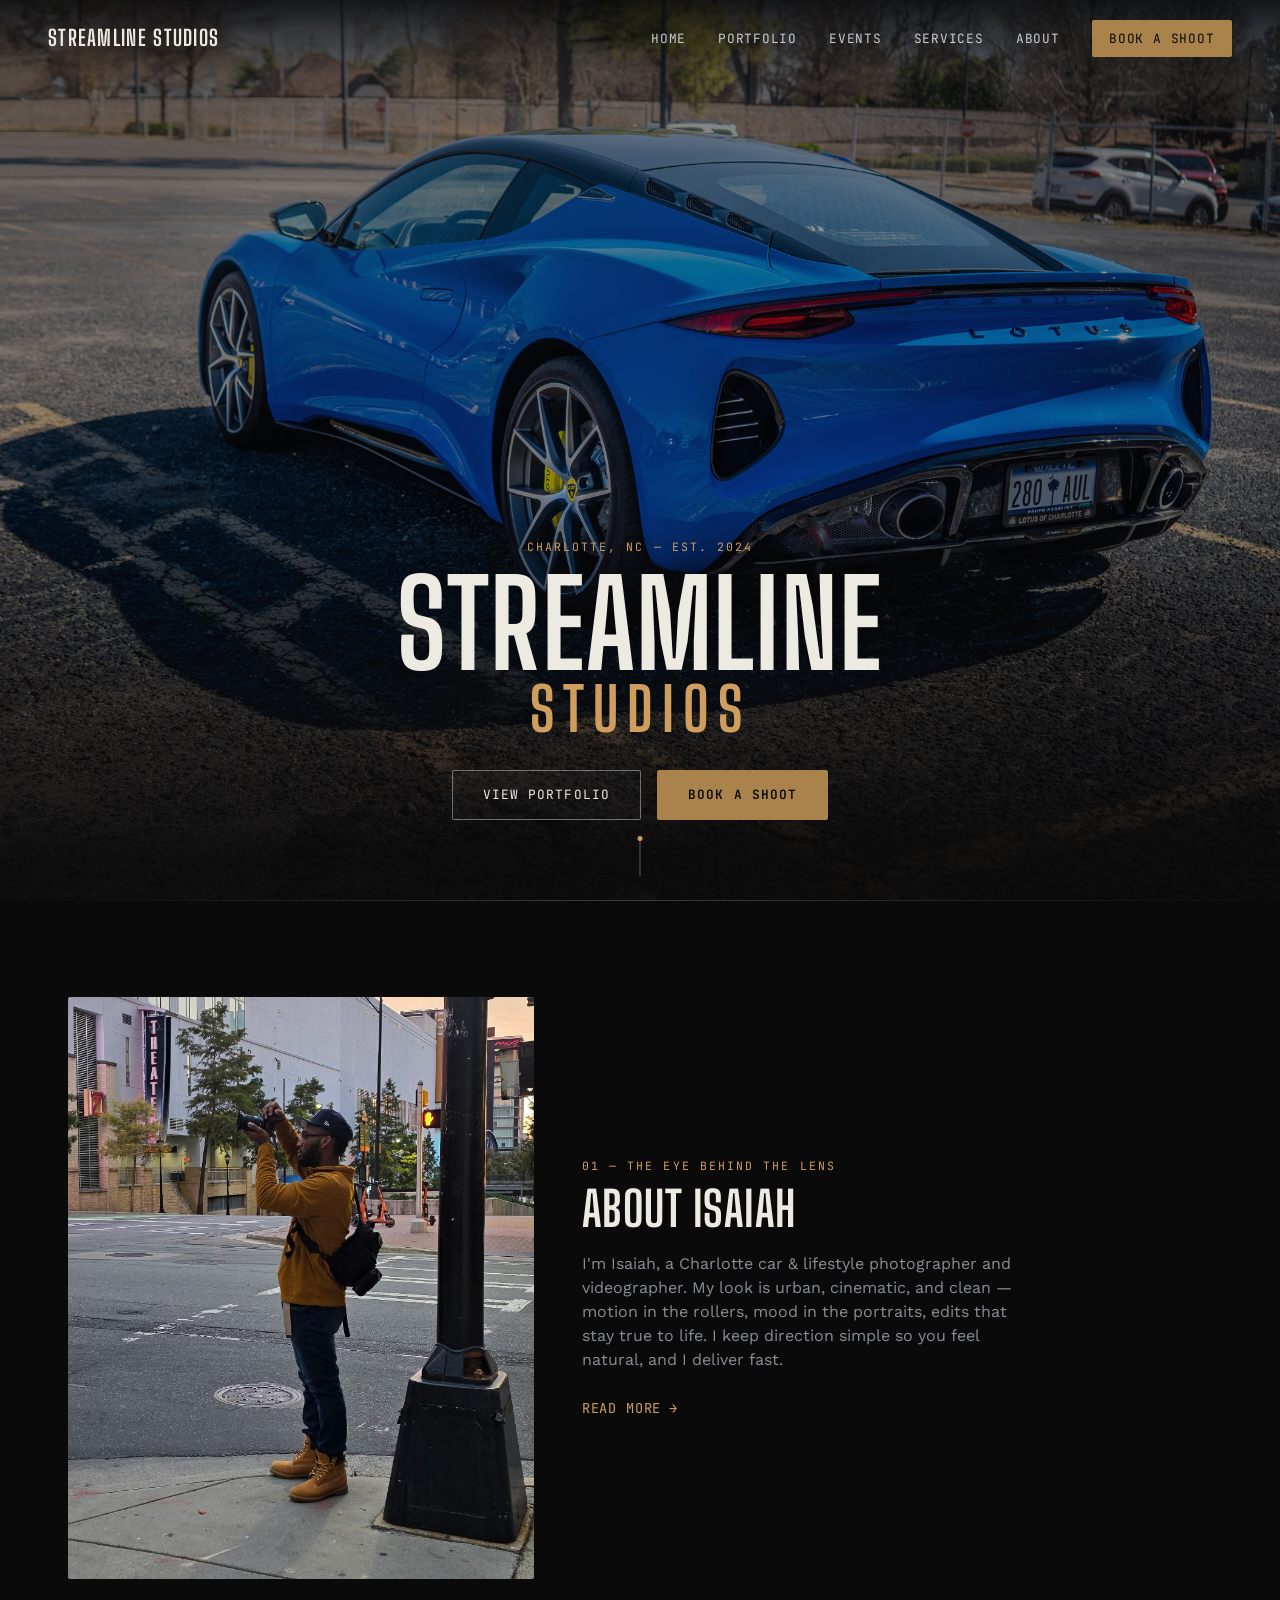
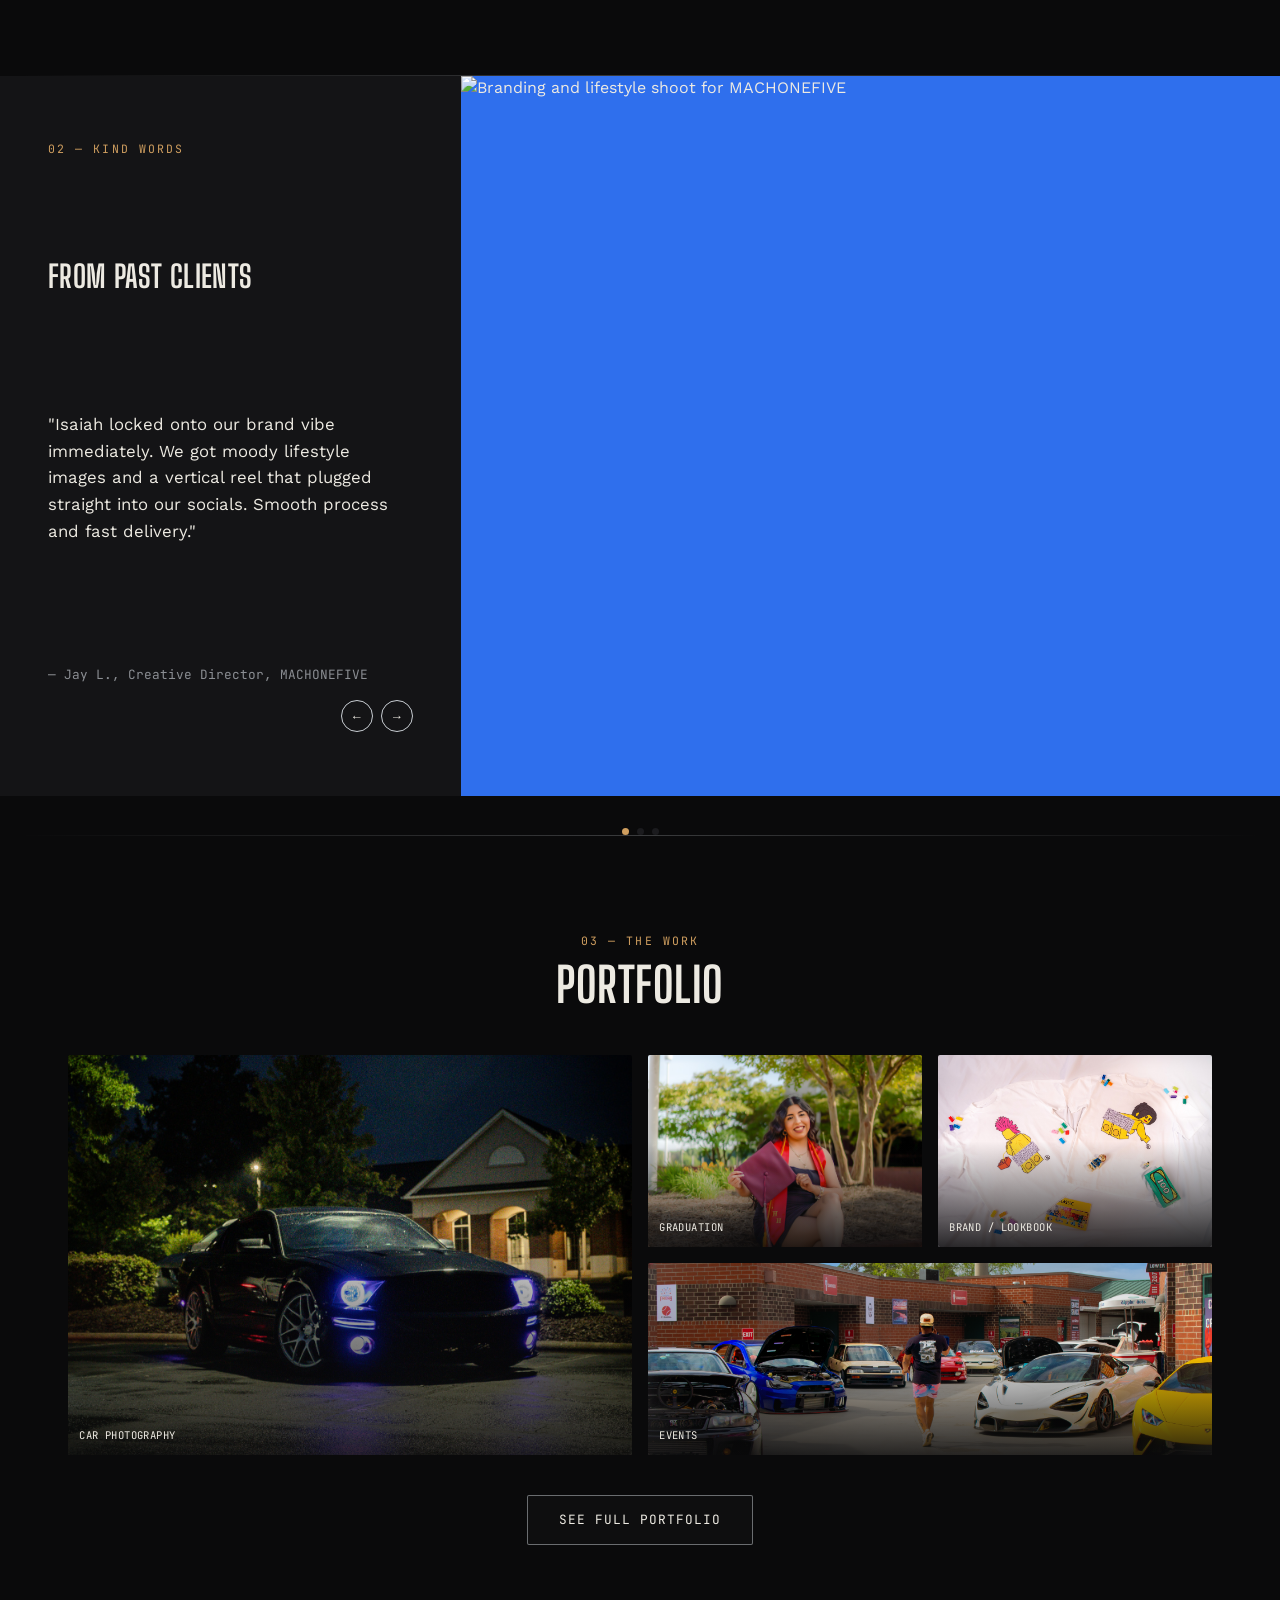
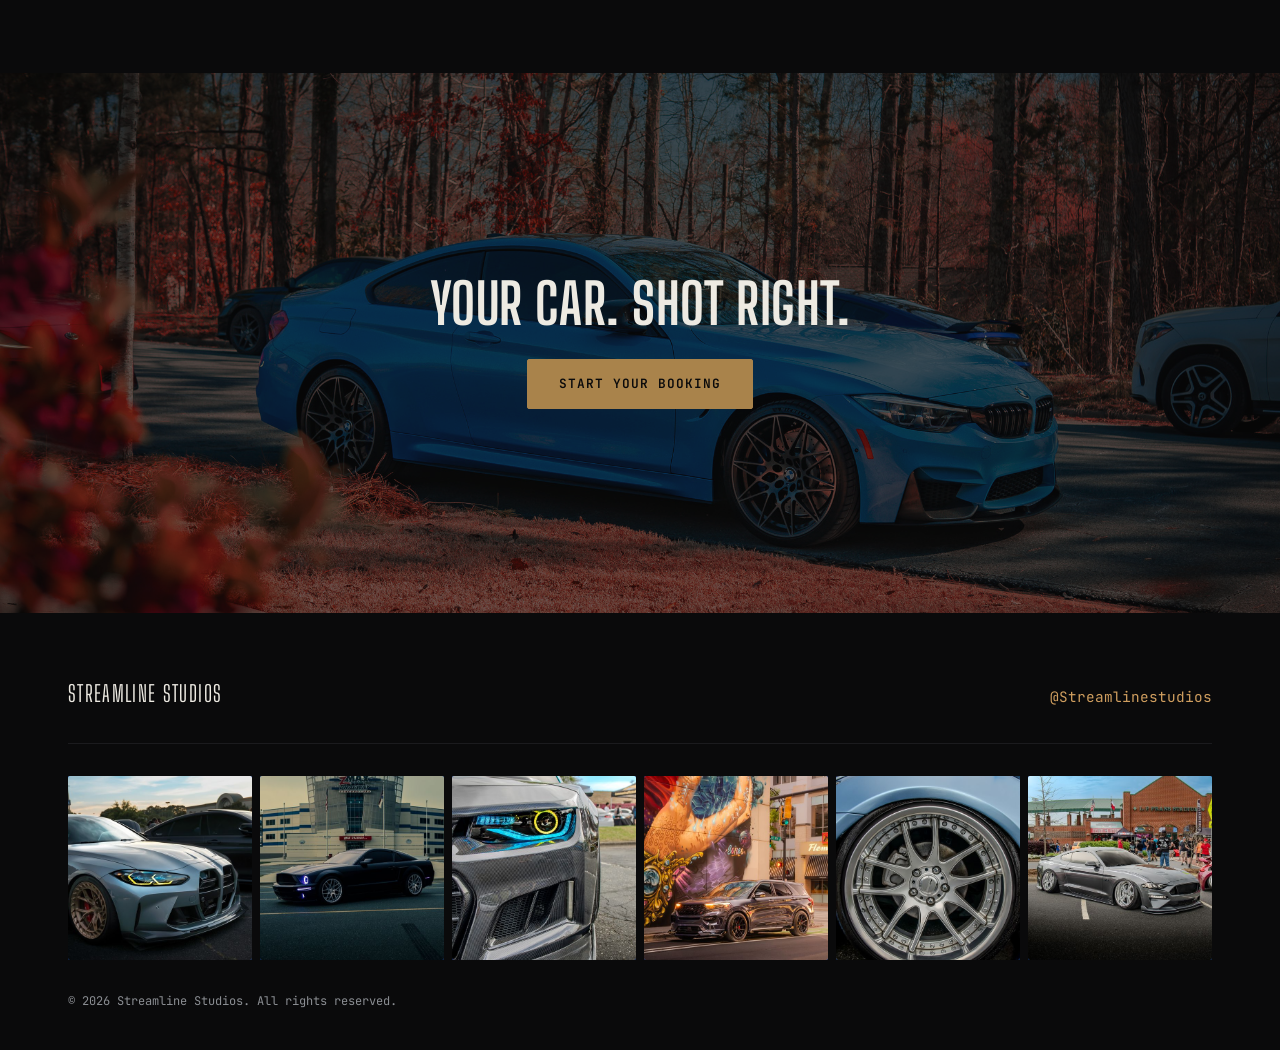
==== index.html @ 8e4a3f52 "Add full site implementation Automotive/lifestyle photography business site: homepage, portfolio gal" ====
<!DOCTYPE html>
<html lang="en">
<head>
<meta charset="UTF-8">
<meta name="viewport" content="width=device-width, initial-scale=1.0">
<title>Streamline Studios — Automotive Photography &amp; Film</title>
<meta name="description" content="Streamline Studios — cinematic automotive photography and videography in Charlotte, NC.">
<meta property="og:title" content="Streamline Studios — Automotive Photography &amp; Film">
<meta property="og:description" content="Streamline Studios — cinematic automotive photography and videography in Charlotte, NC.">
<!-- TODO: og:image and og:url use relative paths for now — swap in absolute URLs (https://your-domain/...) once the site is live -->
<meta property="og:image" content="assets/img/og-preview.jpg">
<meta property="og:type" content="website">
<meta property="og:url" content="index.html">
<meta name="twitter:card" content="summary_large_image">
<meta name="twitter:title" content="Streamline Studios — Automotive Photography &amp; Film">
<meta name="twitter:description" content="Streamline Studios — cinematic automotive photography and videography in Charlotte, NC.">
<meta name="twitter:image" content="assets/img/og-preview.jpg">
<link rel="preconnect" href="https://fonts.googleapis.com">
<link rel="preconnect" href="https://fonts.gstatic.com" crossorigin>
<link href="https://fonts.googleapis.com/css2?family=Big+Shoulders+Display:wght@600;700;800&family=Work+Sans:wght@400;500;600&family=JetBrains+Mono:wght@400;500&display=swap" rel="stylesheet">
<link rel="icon" href="assets/favicons/favicon.ico" sizes="any">
<link rel="icon" type="image/png" sizes="32x32" href="assets/favicons/favicon-32x32.png">
<link rel="icon" type="image/png" sizes="16x16" href="assets/favicons/favicon-16x16.png">
<link rel="apple-touch-icon" href="assets/favicons/apple-touch-icon.png">
<link rel="stylesheet" href="styles.css">
</head>
<body>

<!-- NAV -->
<div data-include="components/header.html"></div>

<main>

  <!-- 1. HERO -->
  <section class="hero" id="hero">
    <div class="hero-media" style="background-image:url('assets/img/hero-car.jpg');" role="img" aria-label="Blue Lotus Emira parked at a car meet"></div>
    <div class="hero-scrim"></div>
    <div class="hero-content">
      <p class="eyebrow">CHARLOTTE, NC — EST. 2024</p>
      <h1 class="hero-mark">STREAMLINE<span>STUDIOS</span></h1>
      <div class="hero-actions">
        <a href="portfolio.html" class="btn btn-ghost">View Portfolio</a>
        <a href="booking.html" class="btn btn-solid">Book a Shoot</a>
      </div>
    </div>
    <div class="scroll-cue" aria-hidden="true"><span></span></div>
  </section>

  <div class="light-streak" aria-hidden="true"></div>

  <!-- 2. ABOUT TEASER -->
  <section class="about-teaser" id="about">
    <div class="about-media">
      <img class="about-photo" src="assets/img/isaiah-portrait.jpg" alt="Isaiah, founder of Streamline Studios" loading="lazy">
      
    </div>
    <div class="about-copy">
      <p class="eyebrow">01 — THE EYE BEHIND THE LENS</p>
      <h2>About Isaiah</h2>
      <p class="about-para">
        I'm Isaiah, a Charlotte car &amp; lifestyle photographer and videographer. My look is urban,
        cinematic, and clean — motion in the rollers, mood in the portraits, edits that stay true to
        life. I keep direction simple so you feel natural, and I deliver fast.
      </p>
      <a href="about.html" class="link-arrow">Read more <span aria-hidden="true">&rarr;</span></a>
    </div>
  </section>

  <div class="light-streak" aria-hidden="true"></div>

  <!-- 3. TESTIMONIALS -->
  <section class="testimonials" id="testimonials">

    <div class="testimonial-slider">
      <div class="testimonial-track">

        <article class="testimonial-card is-active">
          <div class="testimonial-text">
            <p class="eyebrow">02 — KIND WORDS</p>
            <h2>From past clients</h2>
            <blockquote>
              "Isaiah locked onto our brand vibe immediately. We got moody lifestyle images and a vertical reel
              that plugged straight into our socials. Smooth process and fast delivery."
            </blockquote>
            <div class="testimonial-footer">
              <cite>— Jay L., Creative Director, MACHONEFIVE</cite>
              <div class="testimonial-nav">
                <button type="button" class="slide-arrow slide-arrow--prev" aria-label="Previous testimonial">&larr;</button>
                <button type="button" class="slide-arrow slide-arrow--next" aria-label="Next testimonial">&rarr;</button>
              </div>
            </div>
          </div>
          <div class="testimonial-media">
            <img class="testimonial-img" src="assets/img/testimonial-1.png" alt="Branding and lifestyle shoot for MACHONEFIVE" loading="lazy">
          </div>
        </article>

        <article class="testimonial-card">
          <div class="testimonial-text">
            <p class="eyebrow">02 — KIND WORDS</p>
            <h2>From past clients</h2>
            <blockquote>
              "My birthday shoot felt easy from start to finish. Isaiah gave simple direction, kept the vibe
              relaxed, and the photos came out clean and cinematic. I got my gallery back fast and loved every shot."
            </blockquote>
            <div class="testimonial-footer">
              <cite>— Wendy S.</cite>
              <div class="testimonial-nav">
                <button type="button" class="slide-arrow slide-arrow--prev" aria-label="Previous testimonial">&larr;</button>
                <button type="button" class="slide-arrow slide-arrow--next" aria-label="Next testimonial">&rarr;</button>
              </div>
            </div>
          </div>
          <div class="testimonial-media">
            <img class="testimonial-img" src="assets/img/testimonial-2.jpg" alt="Portrait shoot for Wendy S." loading="lazy">
          </div>
        </article>

        <article class="testimonial-card">
          <div class="testimonial-text">
            <p class="eyebrow">02 — KIND WORDS</p>
            <h2>From past clients</h2>
            <blockquote>
              "Dammnnn these came out good af!"
            </blockquote>
            <div class="testimonial-footer">
              <cite>— Austin M.</cite>
              <div class="testimonial-nav">
                <button type="button" class="slide-arrow slide-arrow--prev" aria-label="Previous testimonial">&larr;</button>
                <button type="button" class="slide-arrow slide-arrow--next" aria-label="Next testimonial">&rarr;</button>
              </div>
            </div>
          </div>
          <div class="testimonial-media">
            <img class="testimonial-img" src="assets/img/testimonial-3.jpg" alt="Austin M.'s black BMW M2" loading="lazy">
          </div>
        </article>

      </div>
    </div>

    <div class="slide-dots" role="tablist" aria-label="Testimonial navigation"></div>
  </section>

  <div class="light-streak" aria-hidden="true"></div>

  <!-- 4. PORTFOLIO PREVIEW -->
  <section class="portfolio-preview" id="portfolio">
    <p class="eyebrow center">03 — THE WORK</p>
    <h2 class="center">Portfolio</h2>

    <div class="portfolio-grid">
      <a href="portfolio.html?cat=cars" class="portfolio-tile">
        <img class="tile-media" src="assets/img/portfolio-cars.jpg" alt="Black Mustang at night with glowing blue LED headlights" loading="lazy">
        <span class="tile-label">Car Photography</span>
      </a>
      <a href="portfolio.html?cat=graduation" class="portfolio-tile">
        <img class="tile-media" src="assets/img/portfolio-grad.jpg" alt="Graduate in cap and gown seated on a brick wall" loading="lazy">
        <span class="tile-label">Graduation</span>
      </a>
      <a href="portfolio.html?cat=lookbook" class="portfolio-tile">
        <img class="tile-media" src="assets/img/portfolio-lookbook.jpg" alt="Flat-lay product shot for a streetwear brand lookbook" loading="lazy">
        <span class="tile-label">Brand / Lookbook</span>
      </a>
      <a href="portfolio.html?cat=events" class="portfolio-tile">
        <img class="tile-media" src="assets/img/portfolio-events.png" alt="Modified car parked at a car meet" loading="lazy">
        <span class="tile-label">Events</span>
      </a>
    </div>

    <a href="portfolio.html" class="btn btn-ghost btn-center">See Full Portfolio</a>
  </section>

  <!-- 5. BOOKING CTA -->
  <section class="cta-band" id="book">
    <img class="cta-media" src="assets/img/cta-car.jpg" alt="BMW M4 parked along a tree-lined road at dusk" loading="lazy">
    <div class="cta-scrim"></div>
    <div class="cta-content">
      <h2>Your car. Shot right.</h2>
      <a href="booking.html" class="btn btn-solid">Start Your Booking</a>
    </div>
  </section>

</main>

<!-- 6. FOOTER -->
<div data-include="components/footer.html"></div>

<script src="script.js"></script>
</body>
</html>
---- styles.css ----
/* ============================================
   STREAMLINE STUDIOS — DESIGN TOKENS
   Palette: void/panel (near-black), ivory (text),
   chrome (cool silver line/UI), brass (signature accent)
   Type: Big Shoulders Display (headings, gauge-like),
         Work Sans (body), JetBrains Mono (labels/eyebrows)
   ============================================ */
:root{
  --void:   #0a0a0b;
  --panel:  #141416;
  --panel-2:#1b1b1e;
  --ivory:  #edeae2;
  --smoke:  #8b8e93;
  --chrome: #c8cdd2;
  --brass:  #a9834b;
  --brass-bright: #cf9e5f;
  --img-placeholder: #2f6fed;

  --f-display: 'Big Shoulders Display', sans-serif;
  --f-body: 'Work Sans', sans-serif;
  --f-mono: 'JetBrains Mono', monospace;

  --max: 1240px;
  --gap: clamp(1.5rem, 4vw, 3rem);
  --radius: 2px;
}

*{ box-sizing:border-box; margin:0; padding:0; }
html{ scroll-behavior:smooth; }
body{
  background:var(--void);
  color:var(--ivory);
  font-family:var(--f-body);
  line-height:1.5;
  -webkit-font-smoothing:antialiased;
  color-scheme:dark;
}
img, .bg-img{ display:block; max-width:100%; }
a{ color:inherit; text-decoration:none; }
h1,h2,h3{ font-family:var(--f-display); font-weight:700; text-transform:uppercase; letter-spacing:0.01em; line-height:0.95; }
.center{ text-align:center; margin-left:auto; margin-right:auto; }

.eyebrow{
  font-family:var(--f-mono);
  font-size:0.72rem;
  letter-spacing:0.18em;
  text-transform:uppercase;
  color:var(--brass-bright);
  margin-bottom:0.75rem;
}

@media (prefers-reduced-motion: reduce){
  *{ animation-duration:0.01ms !important; animation-iteration-count:1 !important; transition-duration:0.01ms !important; scroll-behavior:auto !important; }
}

:focus-visible{ outline:2px solid var(--brass-bright); outline-offset:3px; }

/* ---------- NAV ---------- */
.site-nav{
  position:fixed; top:0; left:0; right:0; z-index:100;
  display:flex; align-items:center; justify-content:space-between;
  padding:1.25rem clamp(1.25rem, 4vw, 3rem);
  background:linear-gradient(to bottom, rgba(10,10,11,0.85), transparent);
}
.nav-mark{
  font-family:var(--f-display); font-weight:700; font-size:1.35rem;
  letter-spacing:0.06em; color:var(--ivory);
}
.nav-links{ display:flex; align-items:center; gap:2rem; font-family:var(--f-mono); font-size:0.8rem; letter-spacing:0.06em; text-transform:uppercase; }
.nav-links a{ color:var(--chrome); transition:color 0.2s; }
.nav-links a:hover{ color:var(--brass-bright); }
.nav-cta{
  color:var(--void) !important; background:var(--brass);
  padding:0.55rem 1.1rem; border-radius:var(--radius);
}
.nav-cta:hover{ background:var(--brass-bright); }
.nav-toggle{ display:none; flex-direction:column; gap:5px; background:none; border:0; cursor:pointer; padding:0.5rem; }
.nav-toggle span{ width:24px; height:2px; background:var(--ivory); display:block; }

/* ---------- BUTTONS ---------- */
.btn{
  display:inline-block; font-family:var(--f-mono); font-size:0.8rem;
  letter-spacing:0.08em; text-transform:uppercase;
  padding:0.9rem 1.9rem; border-radius:var(--radius);
  border:1px solid var(--chrome); transition:all 0.25s ease;
}
.btn-ghost{ color:var(--ivory); border-color:rgba(200,205,210,0.5); background:rgba(255,255,255,0.02); }
.btn-ghost:hover{ border-color:var(--brass-bright); color:var(--brass-bright); }
.btn-solid{ color:var(--void); background:var(--brass); border-color:var(--brass); font-weight:600; }
.btn-solid:hover{ background:var(--brass-bright); border-color:var(--brass-bright); }
.btn-center{ display:table; margin:2.5rem auto 0; }

/* ---------- SIGNATURE: LIGHT STREAK DIVIDER ---------- */
.light-streak{
  position:relative; height:1px; margin:0 auto; max-width:var(--max);
  background:linear-gradient(to right, transparent, rgba(200,205,210,0.25), transparent);
  overflow:hidden;
}
.light-streak::after{
  content:''; position:absolute; top:0; left:-30%; width:30%; height:100%;
  background:linear-gradient(to right, transparent, var(--brass-bright), transparent);
  animation:streak 4.5s ease-in-out infinite;
  opacity:0.9;
}
@keyframes streak{
  0%{ left:-30%; }
  55%{ left:100%; }
  100%{ left:100%; }
}

/* ============================================
   1. HERO
   ============================================ */
.hero{ position:relative; height:100svh; min-height:560px; display:flex; align-items:flex-end; overflow:hidden; }
.hero-media{
  position:absolute; inset:0; background-size:cover; background-position:center;
  background-color:var(--img-placeholder);
}
.hero-scrim{
  position:absolute; inset:0;
  background:linear-gradient(to top, rgba(10,10,11,0.95) 5%, rgba(10,10,11,0.35) 45%, rgba(10,10,11,0.55) 100%);
}
.hero-content{
  position:relative; z-index:2; width:100%; max-width:var(--max);
  margin:0 auto; padding:0 clamp(1.25rem, 4vw, 3rem) 5rem; text-align:center;
}
.hero-mark{
  font-size:clamp(3rem, 11vw, 7.5rem); color:var(--ivory);
}
.hero-mark span{ display:block; color:var(--brass-bright); font-size:0.5em; letter-spacing:0.15em; }
.hero-actions{ display:flex; gap:1rem; justify-content:center; margin-top:2rem; flex-wrap:wrap; }
.scroll-cue{
  position:absolute; bottom:1.5rem; left:50%; transform:translateX(-50%); z-index:2;
  width:1px; height:40px; background:rgba(237,234,226,0.35);
}
.scroll-cue span{
  position:absolute; top:0; left:-2px; width:5px; height:5px; border-radius:50%;
  background:var(--brass-bright); animation:cue 2s ease-in-out infinite;
}
@keyframes cue{ 0%{ top:0; opacity:1;} 100%{ top:36px; opacity:0;} }

/* ============================================
   2. ABOUT TEASER
   ============================================ */
.about-teaser{
  display:grid; grid-template-columns:0.85fr 1.15fr; gap:var(--gap);
  max-width:var(--max); margin:0 auto; padding:6rem clamp(1.25rem, 4vw, 3rem);
  align-items:center;
}
.about-photo{
  display:block; width:100%; aspect-ratio:4/5; object-fit:cover; object-position:center;
  background-color:var(--img-placeholder); border-radius:var(--radius);
}
.about-copy h2{ font-size:clamp(2rem, 4vw, 3rem); margin-bottom:1.25rem; }
.about-para{ color:var(--smoke); max-width:46ch; margin-bottom:1.5rem; }

/* ---------- ABOUT PAGE: ORIGIN STORY ASIDE ---------- */
.about-origin{ max-width:var(--max); margin:0 auto; padding:2rem clamp(1.25rem, 4vw, 3rem) 4rem; }
.about-aside{
  max-width:640px; margin:0 auto; padding:0.25rem clamp(1.5rem, 3vw, 2.5rem);
  border-left:3px solid var(--brass);
  font-size:1.1rem; line-height:1.85; color:var(--ivory);
}
.link-arrow{
  font-family:var(--f-mono); font-size:0.85rem; letter-spacing:0.06em;
  text-transform:uppercase; color:var(--brass-bright); display:inline-flex; gap:0.5rem;
  border-bottom:1px solid transparent; transition:border-color 0.2s;
}
.link-arrow:hover{ border-color:var(--brass-bright); }

/* ============================================
   3. TESTIMONIALS
   ============================================ */
.testimonials{ margin:0; }
.testimonial-slider{ position:relative; }
.testimonial-track{ position:relative; height:clamp(560px, 80vh, 900px); }
.testimonial-card{
  display:none; position:absolute; inset:0;
  grid-template-columns:minmax(320px, 36%) 1fr;
}
.testimonial-card.is-active{ display:grid; }
.testimonial-text{
  background:var(--panel);
  display:flex; flex-direction:column; justify-content:space-between;
  padding:clamp(2rem, 5vw, 4rem) clamp(1.25rem, 4vw, 3rem);
}
.testimonial-text .eyebrow{ margin-bottom:1rem; }
.testimonial-text h2{ font-size:clamp(1.6rem, 2.4vw, 2.2rem); margin-bottom:2rem; }
.testimonial-text blockquote{
  font-size:1.05rem; font-weight:400; color:var(--ivory); line-height:1.6; max-width:42ch;
}
.testimonial-footer{ display:flex; align-items:center; flex-wrap:wrap; gap:1rem; margin-top:2rem; }
.testimonial-footer cite{ font-family:var(--f-mono); font-size:0.8rem; color:var(--smoke); font-style:normal; }
.testimonial-nav{ display:flex; gap:0.5rem; margin-left:auto; }
.testimonial-nav .slide-arrow{ width:32px; height:32px; font-size:0.8rem; }
.testimonial-media{ position:relative; overflow:hidden; }
.testimonial-img{
  position:absolute; inset:0; width:100%; height:100%; object-fit:cover; object-position:center;
  background-color:var(--img-placeholder);
}
.slide-arrow{
  flex-shrink:0; width:44px; height:44px; border-radius:50%; background:transparent;
  border:1px solid var(--chrome); color:var(--ivory); cursor:pointer; font-size:1rem;
  transition:all 0.2s;
}
.slide-arrow:hover{ border-color:var(--brass-bright); color:var(--brass-bright); }
.slide-dots{ display:flex; gap:0.5rem; justify-content:center; margin-top:2rem; }
.slide-dots button{
  width:7px; height:7px; border-radius:50%; border:0; background:var(--panel-2); cursor:pointer;
}
.slide-dots button.is-active{ background:var(--brass-bright); }

/* ============================================
   4. PORTFOLIO GRID (editorial masonry)
   ============================================ */
.portfolio-preview{ max-width:var(--max); margin:0 auto; padding:6rem clamp(1.25rem, 4vw, 3rem); }
.portfolio-preview h2{ font-size:clamp(2rem, 4vw, 3rem); margin-bottom:3rem; }

/* Full gallery (portfolio.html): TRUE masonry via CSS columns — each tile's
   box height comes from its image's real aspect ratio, not a forced crop.
   break-inside:avoid keeps a tile from splitting across two columns; the
   stacking gap within a column comes from margin-bottom since multicol has
   no native row-gap. Column count is responsive — see RESPONSIVE below. */
.portfolio-grid{
  column-count:4;
  column-gap:1rem;
}
.portfolio-tile{
  position:relative; display:block; width:100%;
  overflow:hidden; border-radius:var(--radius);
  break-inside:avoid; margin-bottom:1rem;
}
.tile-media{
  display:block; width:100%; height:auto;
  background-color:var(--img-placeholder); transition:transform 0.5s ease;
}
.portfolio-tile:hover .tile-media{ transform:scale(1.06); }
.portfolio-tile::after{
  content:''; position:absolute; inset:0;
  background:linear-gradient(to top, rgba(10,10,11,0.85), rgba(10,10,11,0) 55%);
}
.tile-label{
  position:absolute; left:0.7rem; bottom:0.7rem; z-index:2;
  font-family:var(--f-mono); font-size:0.66rem; letter-spacing:0.04em;
  text-transform:uppercase; color:var(--ivory);
}
button.portfolio-tile{
  appearance:none; border:0; background:none; padding:0;
  font:inherit; color:inherit; text-align:left; cursor:pointer;
}
.portfolio-tile.is-hidden{ display:none; }

/* Homepage preview: fixed 4-tile layout (1 featured + 3 supporting) — kept
   as the old fixed-crop CSS Grid mosaic, explicitly scoped so it's unaffected
   by the masonry rules above (which target the same shared class names on
   the full gallery page). Order is fixed, no data-size attributes needed. */
.portfolio-preview .portfolio-grid{
  display:grid;
  grid-template-columns:repeat(4, 1fr);
  grid-auto-rows:clamp(140px, 15vw, 220px);
  grid-auto-flow:row;
  gap:1rem;
  column-count:initial;
}
.portfolio-preview .portfolio-tile{
  grid-column:span 2; grid-row:span 2; margin-bottom:0;
}
.portfolio-preview .portfolio-tile:nth-child(2),
.portfolio-preview .portfolio-tile:nth-child(3){ grid-column:span 1; grid-row:span 1; }
.portfolio-preview .portfolio-tile:nth-child(4){ grid-column:span 2; grid-row:span 1; }
.portfolio-preview .tile-media{
  position:absolute; inset:0; width:100%; height:100%;
  object-fit:cover; object-position:center;
}

/* ---------- PORTFOLIO FILTERS ---------- */
.portfolio-filters{ display:flex; flex-wrap:wrap; gap:0.75rem; margin-bottom:2.5rem; }
.filter-btn{
  font-family:var(--f-mono); font-size:0.78rem; letter-spacing:0.06em;
  text-transform:uppercase; color:var(--chrome);
  background:transparent; border:1px solid var(--panel-2); border-radius:var(--radius);
  padding:0.55rem 1.1rem; cursor:pointer; transition:all 0.2s;
}
.filter-btn:hover{ border-color:var(--brass-bright); color:var(--brass-bright); }
.filter-btn.is-active{ color:var(--brass-bright); border-color:var(--brass); background:rgba(169,131,75,0.08); }

/* ---------- LIGHTBOX ---------- */
.lightbox{ position:fixed; inset:0; z-index:200; display:flex; align-items:center; justify-content:center; }
.lightbox[hidden]{ display:none; }
.lightbox-scrim{ position:absolute; inset:0; background:rgba(10,10,11,0.94); }
.lightbox-media{
  position:relative; z-index:1; display:block;
  max-width:88vw; max-height:78vh; width:auto; height:auto;
  background-color:var(--img-placeholder);
  border-radius:var(--radius); box-shadow:0 20px 60px rgba(0,0,0,0.5);
}
.lightbox-close,
.lightbox-arrow{
  position:absolute; z-index:2; border-radius:50%; background:transparent;
  border:1px solid var(--chrome); color:var(--ivory); cursor:pointer; transition:all 0.2s;
}
.lightbox-close:hover,
.lightbox-arrow:hover{ border-color:var(--brass-bright); color:var(--brass-bright); }
.lightbox-close{ top:1.5rem; right:1.5rem; width:44px; height:44px; font-size:1.4rem; line-height:1; }
.lightbox-arrow{ top:50%; transform:translateY(-50%); width:48px; height:48px; font-size:1.1rem; }
.lightbox-arrow--prev{ left:1.5rem; }
.lightbox-arrow--next{ right:1.5rem; }
.lightbox-caption{
  position:absolute; bottom:1.5rem; left:0; right:0; z-index:2; text-align:center;
  font-family:var(--f-mono); font-size:0.8rem; letter-spacing:0.04em;
  text-transform:uppercase; color:var(--smoke);
}

/* ============================================
   5. BOOKING CTA
   ============================================ */
.cta-band{ position:relative; min-height:60vh; display:flex; align-items:center; justify-content:center; overflow:hidden; margin-top:2rem; }
.cta-media{ position:absolute; inset:0; width:100%; height:100%; object-fit:cover; object-position:center; background-color:var(--img-placeholder); }
.cta-scrim{ position:absolute; inset:0; background:rgba(10,10,11,0.6); }
.cta-content{ position:relative; z-index:2; text-align:center; }
.cta-content h2{ font-size:clamp(2rem, 5vw, 3.5rem); margin-bottom:1.75rem; }

/* ============================================
   6. FOOTER
   ============================================ */
.site-footer{ max-width:var(--max); margin:0 auto; padding:4rem clamp(1.25rem, 4vw, 3rem) 2.5rem; }
.footer-top{
  display:flex; align-items:baseline; justify-content:space-between; flex-wrap:wrap; gap:1rem;
  padding-bottom:2rem; border-bottom:1px solid var(--panel-2);
}
.footer-mark{ font-family:var(--f-display); font-size:1.4rem; letter-spacing:0.06em; }
.footer-handle{ font-family:var(--f-mono); color:var(--brass-bright); font-size:0.9rem; }
.footer-feed{ display:grid; grid-template-columns:repeat(6, 1fr); gap:0.5rem; margin:2rem 0; }
.feed-tile{
  display:block; aspect-ratio:1/1; overflow:hidden;
  border-radius:var(--radius); transition:opacity 0.2s;
}
.feed-tile:hover{ opacity:0.75; }
.feed-img{
  display:block; width:100%; height:100%; object-fit:cover; object-position:center;
  background-color:var(--img-placeholder);
}
.footer-copy{ font-family:var(--f-mono); font-size:0.75rem; color:var(--smoke); margin-top:1.5rem; }

/* ============================================
   7. SERVICES
   ============================================ */
.service-group{ margin-top:4.5rem; }
.service-group h2{ font-size:clamp(1.6rem, 3vw, 2.2rem); margin-bottom:0.5rem; }
.service-group-desc{ color:var(--smoke); max-width:60ch; margin-bottom:1rem; }

.services-grid{
  display:grid; grid-template-columns:repeat(3, 1fr); gap:1.5rem; margin-top:2rem;
}
.services-grid--4up{ grid-template-columns:repeat(4, 1fr); }
.service-card{
  position:relative;
  display:flex; flex-direction:column; gap:1rem;
  background:var(--panel); border:1px solid var(--panel-2); border-radius:var(--radius);
  padding:2rem; transition:border-color 0.25s ease;
}
.service-card:hover{ border-color:var(--brass); }
.service-card h3{ font-size:1.4rem; }
.service-price{
  font-family:var(--f-mono); font-size:0.82rem; letter-spacing:0.05em;
  text-transform:uppercase; color:var(--brass-bright);
}
.service-desc{ color:var(--smoke); font-size:0.95rem; flex:1; }
.service-details{
  list-style:none; display:flex; flex-direction:column; gap:0.45rem;
  color:var(--smoke); font-size:0.9rem; flex:1;
}
.service-details li{ padding-left:1rem; position:relative; }
.service-details li::before{
  content:'—'; position:absolute; left:0; top:0; color:var(--brass-bright);
}

/* Placeholder default — see comments in services.html / booking.html for which
   tier currently wears this per section. */
.badge-popular{
  position:absolute; top:-0.7rem; right:1.25rem;
  font-family:var(--f-mono); font-size:0.68rem; letter-spacing:0.06em;
  text-transform:uppercase; color:var(--void); background:var(--brass);
  padding:0.35rem 0.7rem; border-radius:var(--radius);
}

/* Add-ons — visually secondary to the tier cards above */
.service-addons{ margin-top:2rem; padding-top:1.5rem; border-top:1px solid var(--panel-2); }
.service-addons h4{
  font-family:var(--f-mono); font-size:0.72rem; letter-spacing:0.1em;
  text-transform:uppercase; color:var(--chrome); margin-bottom:0.9rem;
}
.service-addons ul{ list-style:none; display:flex; flex-direction:column; gap:0.55rem; }
.service-addons li{
  display:flex; justify-content:space-between; gap:1rem;
  font-size:0.88rem; color:var(--smoke); max-width:32rem;
}
.service-addons .addon-price{ font-family:var(--f-mono); color:var(--chrome); white-space:nowrap; }

/* ============================================
   8. EVENTS INQUIRY
   ============================================ */
.events-inquiry{ margin-top:4.5rem; }
.events-grid{ display:grid; grid-template-columns:1.1fr 0.9fr; gap:var(--gap); align-items:start; }
/* min-width:0 overrides the grid item's default min-width:auto, which would
   otherwise size this column to the carousel's un-shrunk intrinsic content
   (full-resolution source images, before JS pins each item to a fixed px
   width) and blow the whole page out to that width on first paint. */
.events-intro{ min-width:0; }
.events-intro h2{ font-size:clamp(1.8rem, 3.4vw, 2.6rem); margin-bottom:1rem; }
.events-intro p{ color:var(--smoke); max-width:56ch; margin-bottom:1rem; }
/* Multi-item auto-scroll carousel — shows several images in the viewport at
   once and shifts by exactly one item, unlike the testimonial slider (which
   shows one full card and swaps it outright). Item widths/step distance are
   computed in JS (initEventsCarousel in script.js) since percentage
   flex-basis has no reliable definite size to resolve against here; CSS only
   owns the visual chrome and the transition itself. */
.events-carousel{ position:relative; margin-top:1.5rem; min-width:0; }
.carousel-viewport{ width:100%; min-width:0; overflow:hidden; border-radius:var(--radius); }
.carousel-track{ display:flex; gap:0.75rem; transition:transform 0.6s ease; }
.carousel-item{ flex-shrink:0; aspect-ratio:3/4; }
.carousel-item img{
  display:block; width:100%; height:100%; object-fit:cover; object-position:center;
  background-color:var(--img-placeholder);
}
.carousel-arrow{ position:absolute; top:50%; transform:translateY(-50%); z-index:2; }
.carousel-arrow--prev{ left:0.5rem; }
.carousel-arrow--next{ right:0.5rem; }

.events-form,
.booking-form{
  display:flex; flex-direction:column; gap:1.25rem;
  background:var(--panel); border:1px solid var(--panel-2); border-radius:var(--radius);
  padding:2rem;
}
.form-field{ display:flex; flex-direction:column; gap:0.5rem; }
.form-field label{
  font-family:var(--f-mono); font-size:0.72rem; letter-spacing:0.1em;
  text-transform:uppercase; color:var(--chrome);
}
.form-field input,
.form-field select,
.form-field textarea{
  background:var(--void); border:1px solid var(--panel-2); border-radius:var(--radius);
  padding:0.7rem 0.9rem; color:var(--ivory); font-family:var(--f-body); font-size:0.95rem;
  transition:border-color 0.2s;
}
.form-field input:focus,
.form-field select:focus,
.form-field textarea:focus{ outline:none; border-color:var(--brass-bright); }
.form-field textarea{ resize:vertical; min-height:110px; }
.events-form .btn-solid{ border:0; cursor:pointer; }
.form-note{ font-family:var(--f-mono); font-size:0.72rem; color:var(--smoke); }
.form-note.is-hidden{ display:none; }

/* Add-ons group on booking.html — shown/hidden per selected package family.
   .form-field sets display:flex, which would otherwise beat the bare [hidden]
   attribute's UA-stylesheet rule, so this follows the same .is-hidden{display:none}
   pattern already used for .portfolio-tile filtering. */
.addons-field.is-hidden,
.addons-checks.is-hidden,
.addons-note.is-hidden{ display:none; }
.addons-note{ color:var(--smoke); font-size:0.88rem; }
.addons-checks{ display:flex; flex-direction:column; gap:0.6rem; }
.addon-check{
  display:flex; align-items:center; gap:0.6rem;
  font-family:var(--f-body); font-size:0.9rem; color:var(--smoke); cursor:pointer;
}
.addon-check input[type="checkbox"]{
  accent-color:var(--brass); width:16px; height:16px; cursor:pointer;
}

/* ============================================
   RESPONSIVE
   ============================================ */
@media (max-width: 860px){
  .nav-links{ display:none; }
  .nav-links.is-open{
    display:flex; flex-direction:column; align-items:flex-start; gap:1.25rem;
    position:absolute; top:100%; left:0; right:0;
    padding:1.5rem clamp(1.25rem, 4vw, 3rem) 2rem;
    background:var(--void); border-top:1px solid var(--panel-2);
  }
  .nav-toggle{ display:flex; }
  .nav-mark{ font-size:1.1rem; }
  .about-teaser{ grid-template-columns:1fr; }
  .portfolio-grid{ column-count:3; }
  .services-grid{ grid-template-columns:1fr; }
  .footer-feed{ grid-template-columns:repeat(3, 1fr); }
  .events-grid{ grid-template-columns:1fr; }
  .testimonial-track{ height:auto; }
  .testimonial-card{ position:static; grid-template-columns:1fr; }
  .testimonial-card.is-active{ display:grid; }
  .testimonial-media{ order:-1; height:45vh; }
  .testimonial-text{ padding:2rem clamp(1.25rem, 4vw, 3rem); }
  .lightbox-close{ top:1rem; right:1rem; width:38px; height:38px; }
  .lightbox-arrow{ width:38px; height:38px; }
  .lightbox-arrow--prev{ left:0.5rem; }
  .lightbox-arrow--next{ right:0.5rem; }
  .carousel-arrow{ width:38px; height:38px; }
  .carousel-arrow--prev{ left:0.25rem; }
  .carousel-arrow--next{ right:0.25rem; }
}

@media (max-width: 600px){
  .portfolio-grid{ column-count:2; }
  /* Homepage preview simplifies to a plain 2x2 — the featured/supporting
     hierarchy isn't worth the layout complexity at this size. */
  .portfolio-preview .portfolio-grid{ grid-auto-rows:clamp(150px, 45vw, 230px); }
  .portfolio-preview .portfolio-tile{ grid-column:span 1; grid-row:span 1; }
}
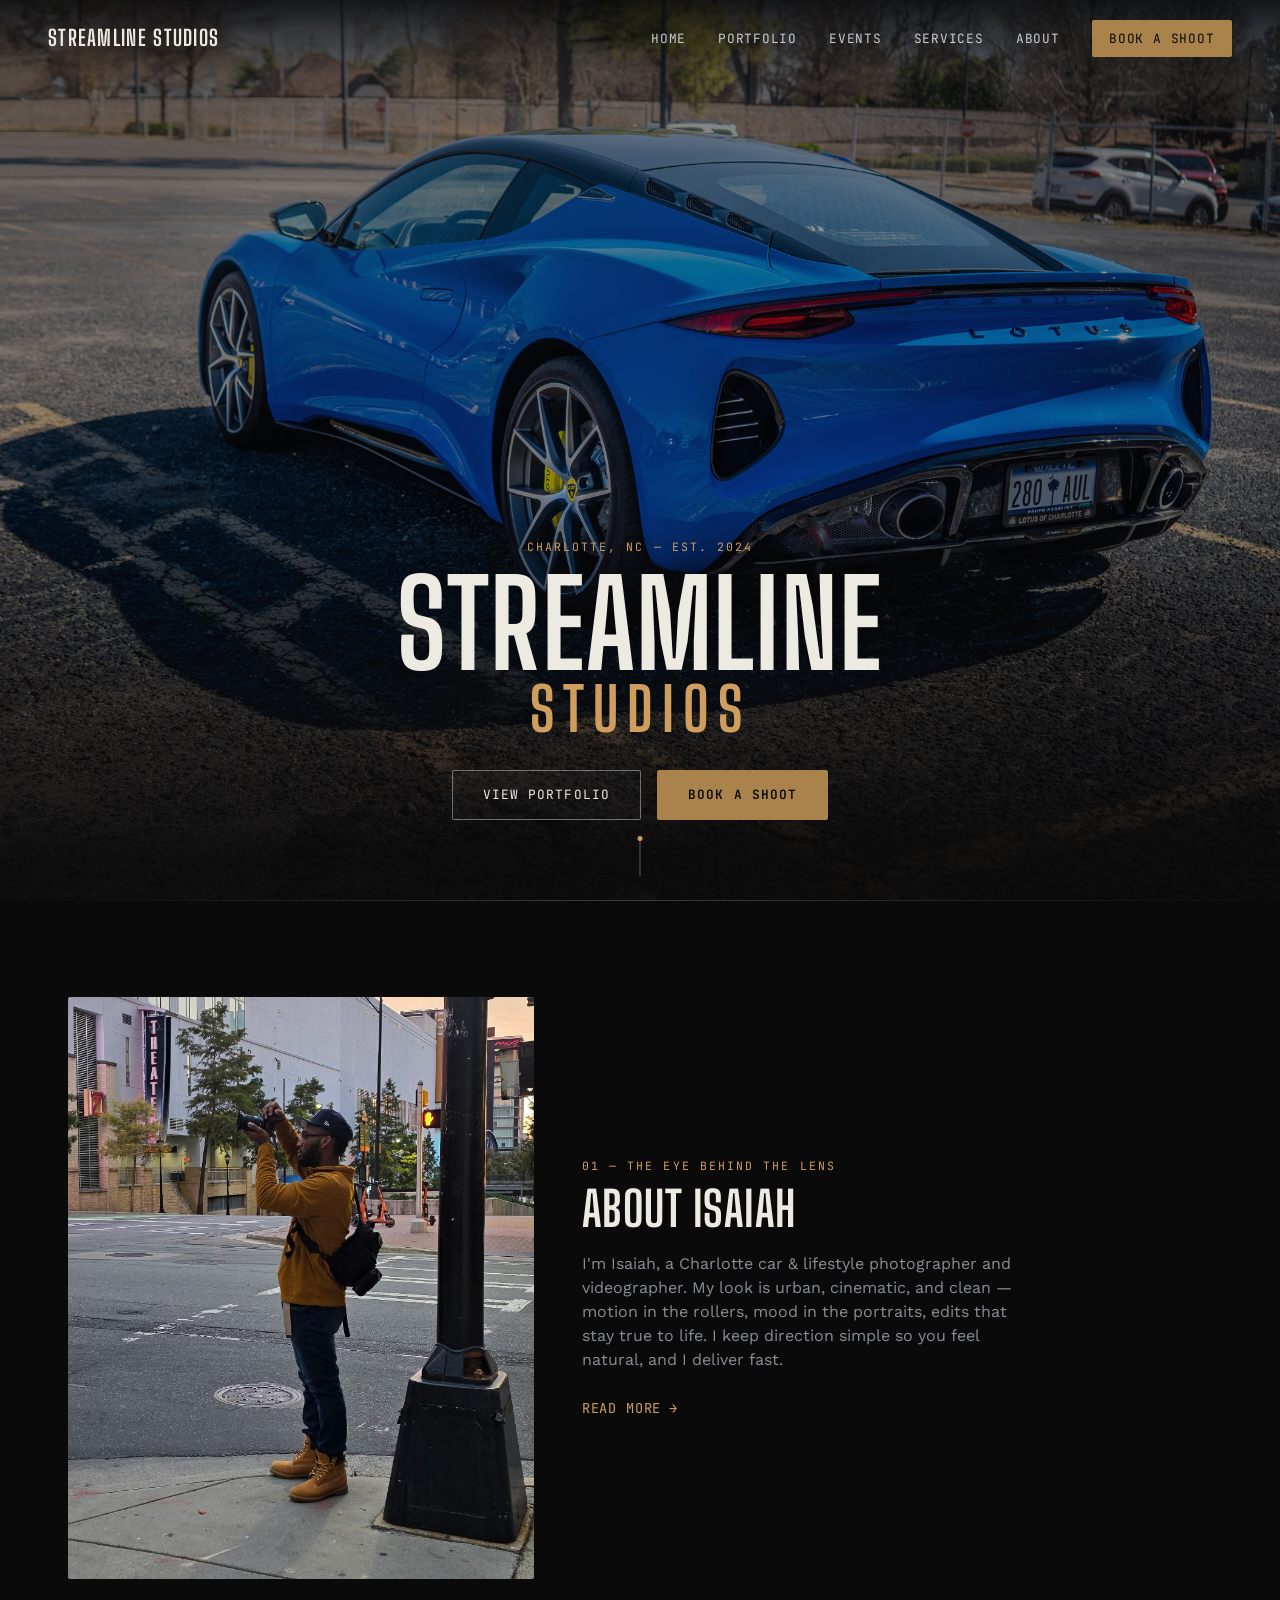
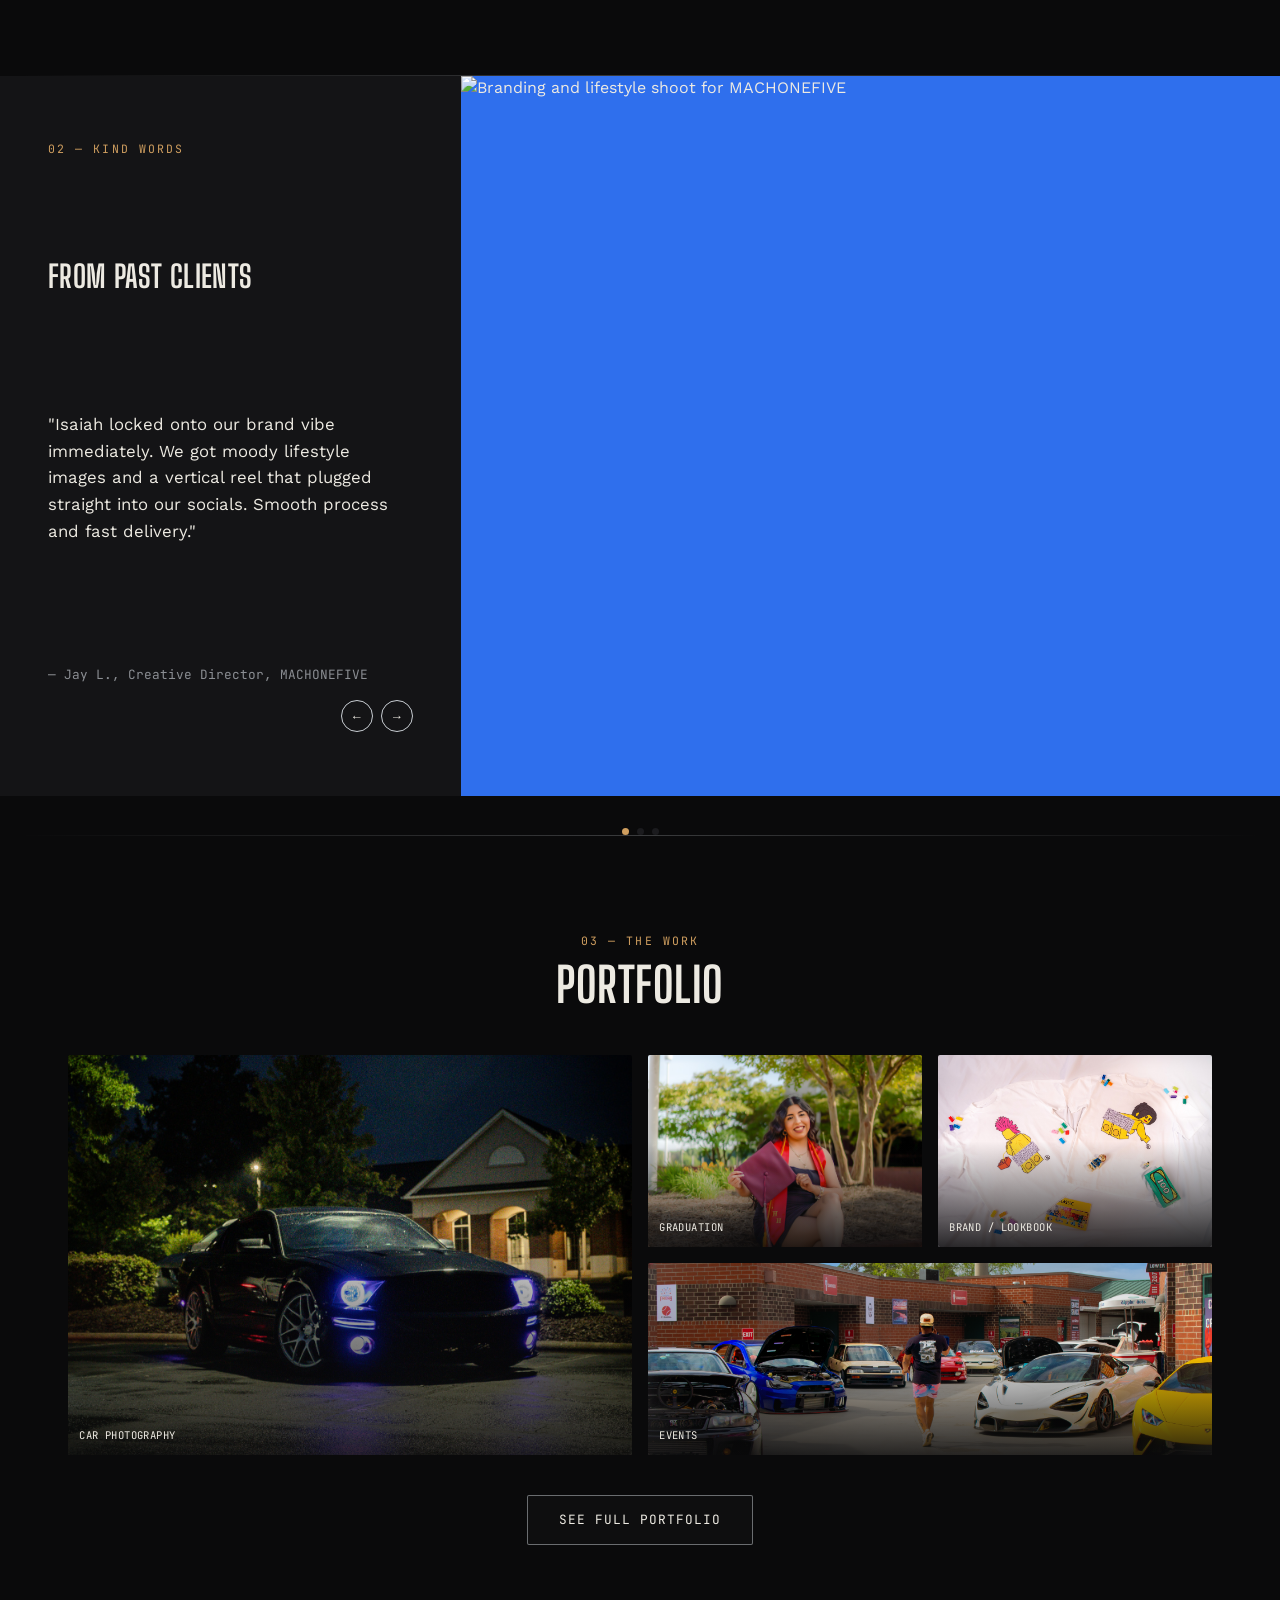
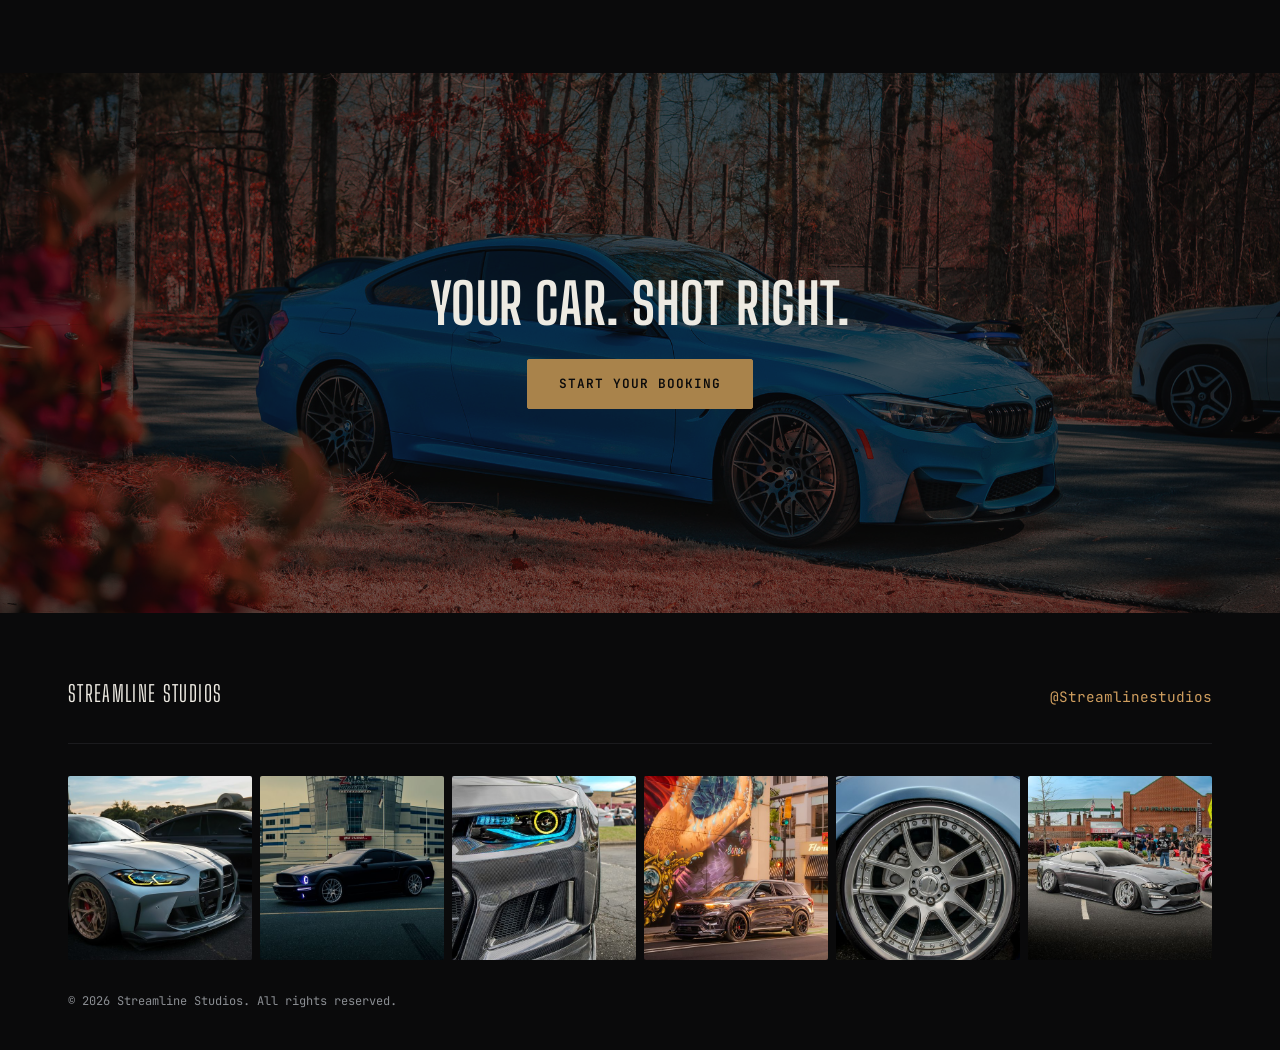
==== commit 07a3543e: "Use real domain for og:image/og:url/twitter:image, remove TODOs Site is now live at streamlinestudio" ====
--- a/index.html
+++ b/index.html
@@ -7,14 +7,13 @@
 <meta name="description" content="Streamline Studios — cinematic automotive photography and videography in Charlotte, NC.">
 <meta property="og:title" content="Streamline Studios — Automotive Photography &amp; Film">
 <meta property="og:description" content="Streamline Studios — cinematic automotive photography and videography in Charlotte, NC.">
-<!-- TODO: og:image and og:url use relative paths for now — swap in absolute URLs (https://your-domain/...) once the site is live -->
-<meta property="og:image" content="assets/img/og-preview.jpg">
+<meta property="og:image" content="https://streamlinestudios.co/assets/img/og-preview.jpg">
 <meta property="og:type" content="website">
-<meta property="og:url" content="index.html">
+<meta property="og:url" content="https://streamlinestudios.co/">
 <meta name="twitter:card" content="summary_large_image">
 <meta name="twitter:title" content="Streamline Studios — Automotive Photography &amp; Film">
 <meta name="twitter:description" content="Streamline Studios — cinematic automotive photography and videography in Charlotte, NC.">
-<meta name="twitter:image" content="assets/img/og-preview.jpg">
+<meta name="twitter:image" content="https://streamlinestudios.co/assets/img/og-preview.jpg">
 <link rel="preconnect" href="https://fonts.googleapis.com">
 <link rel="preconnect" href="https://fonts.gstatic.com" crossorigin>
 <link href="https://fonts.googleapis.com/css2?family=Big+Shoulders+Display:wght@600;700;800&family=Work+Sans:wght@400;500;600&family=JetBrains+Mono:wght@400;500&display=swap" rel="stylesheet">
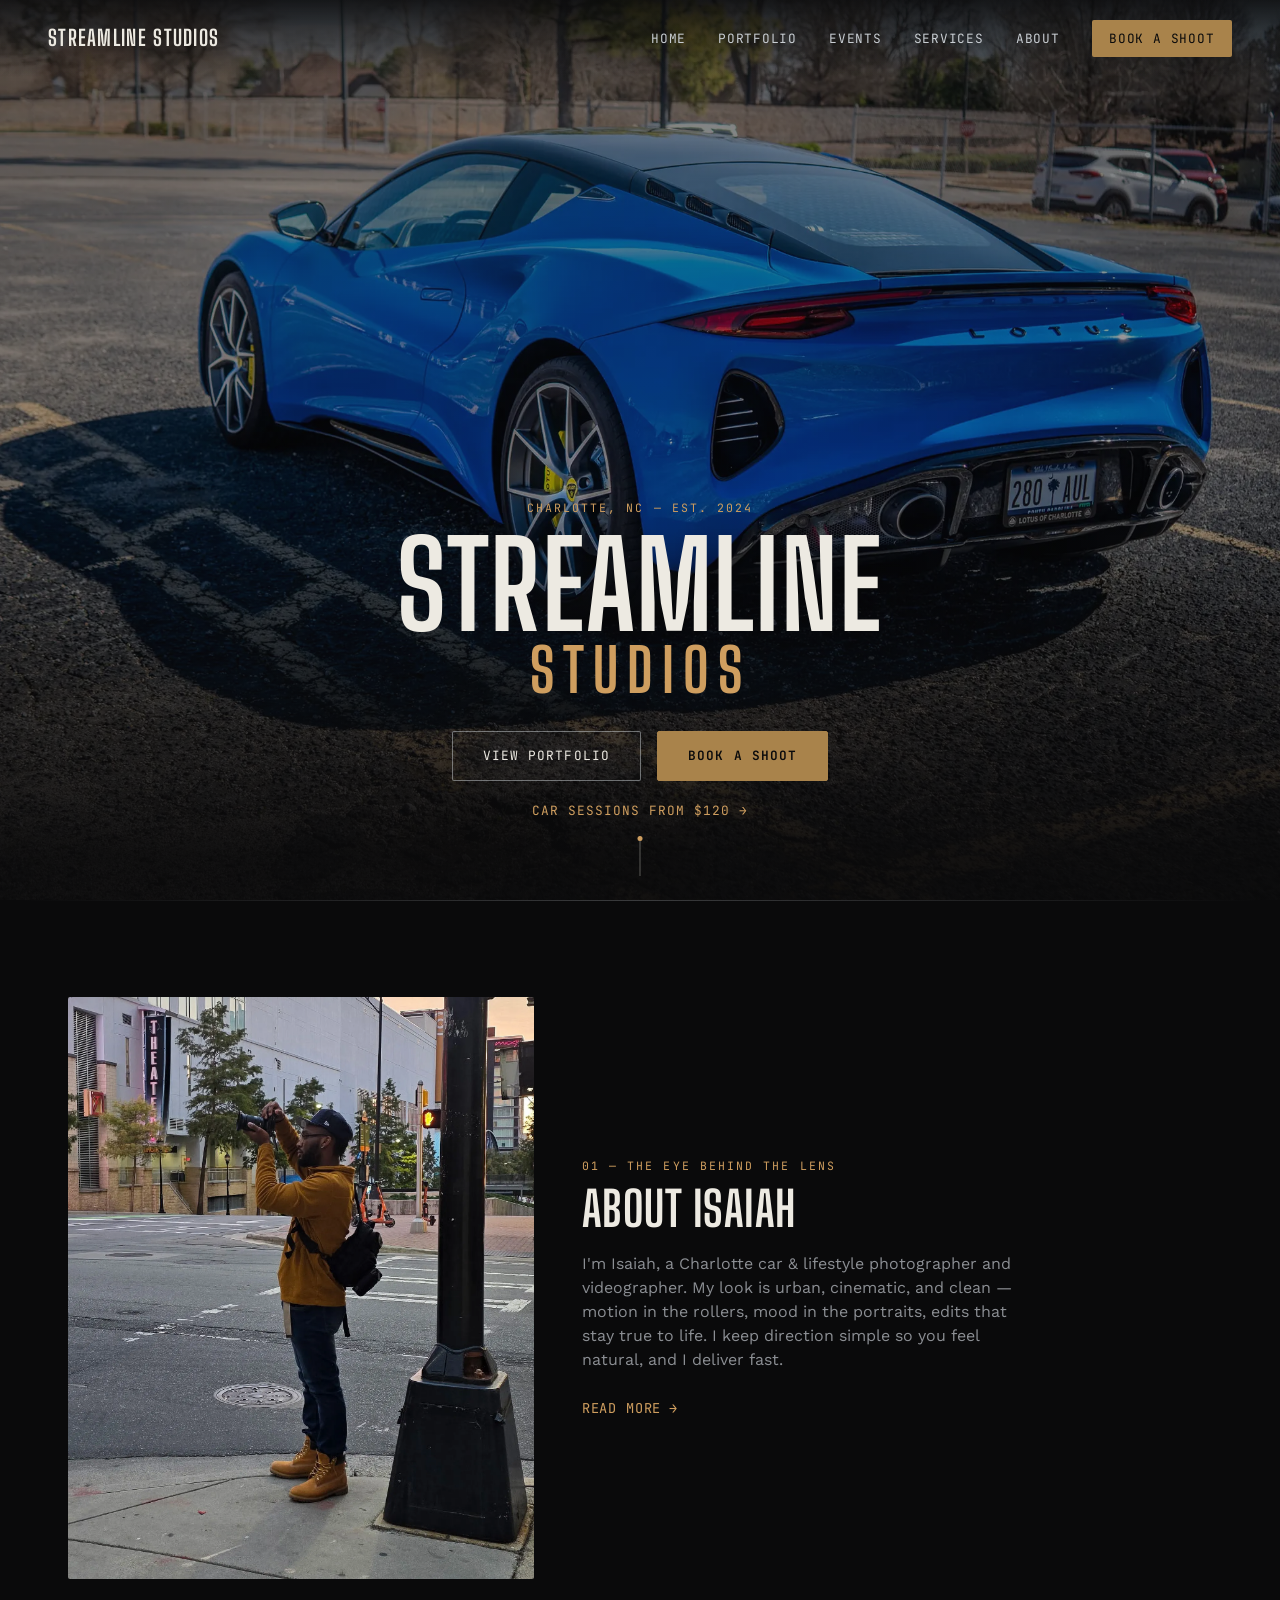
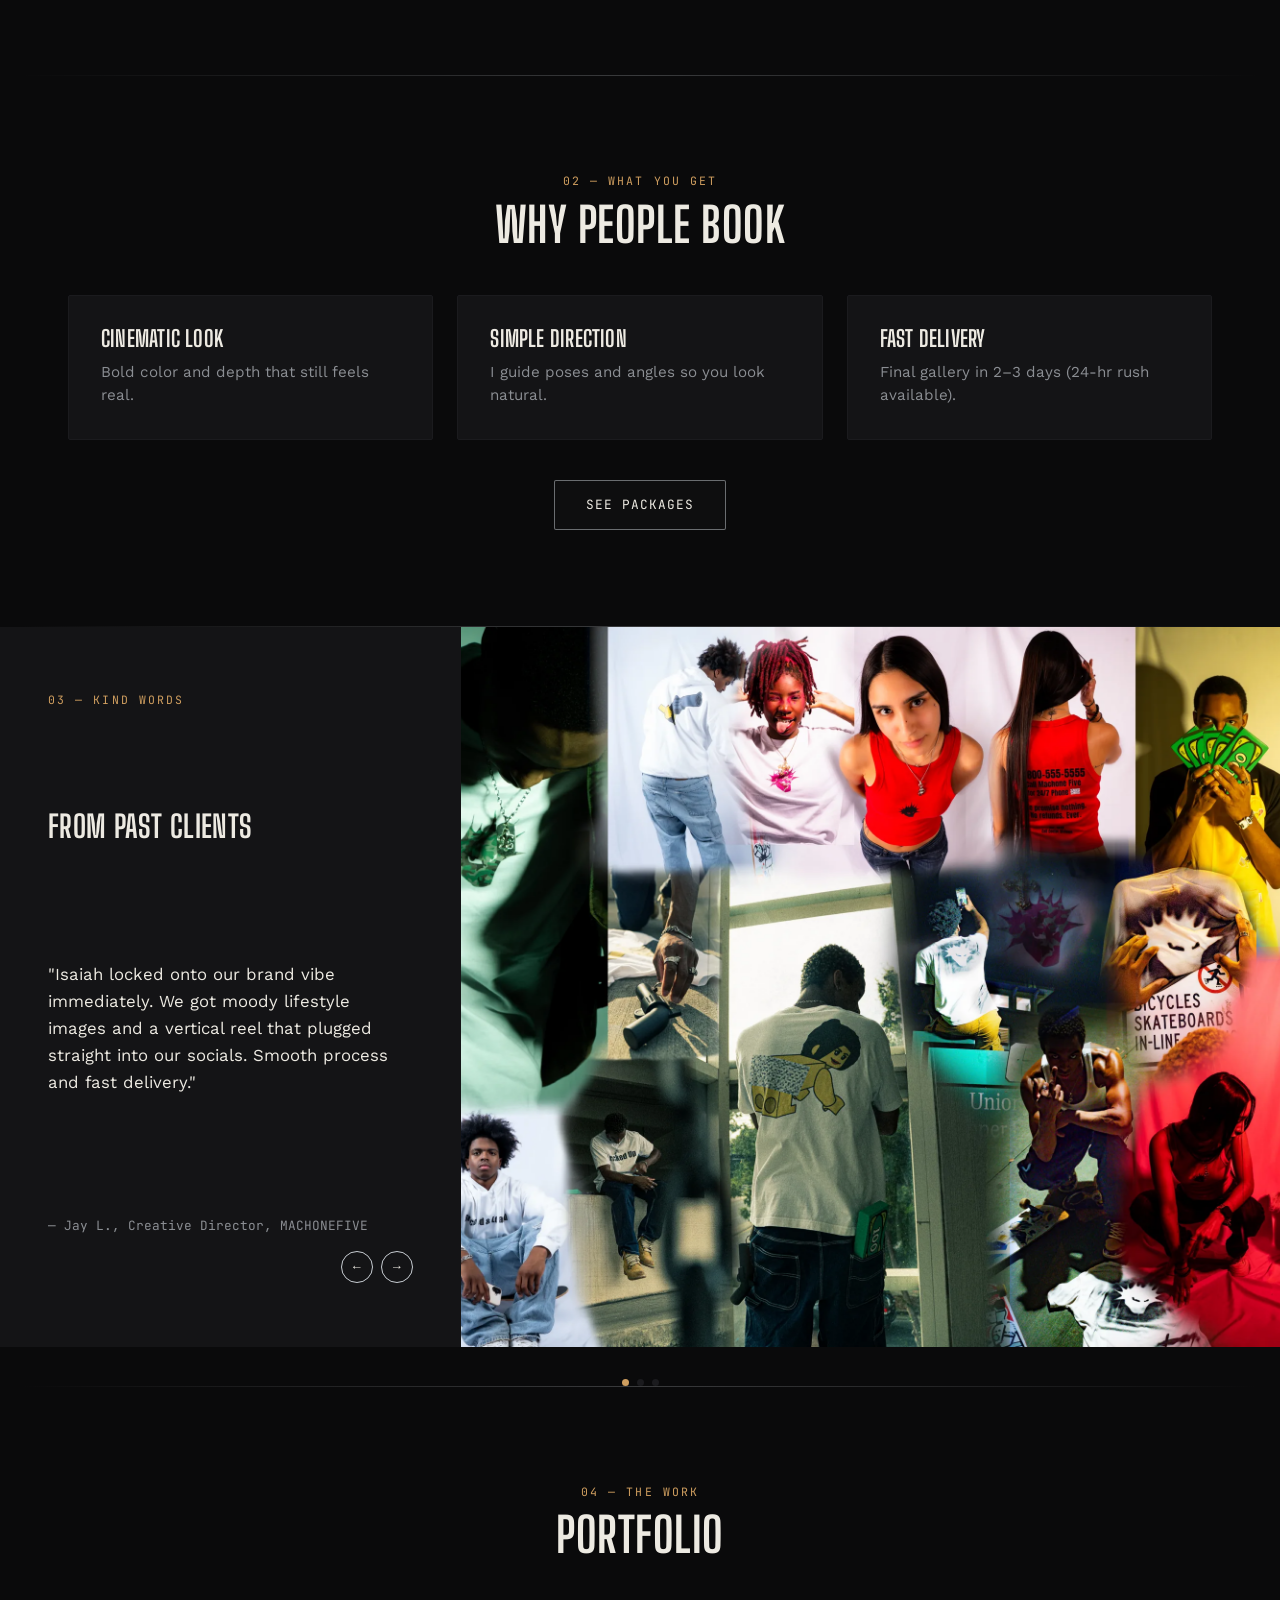
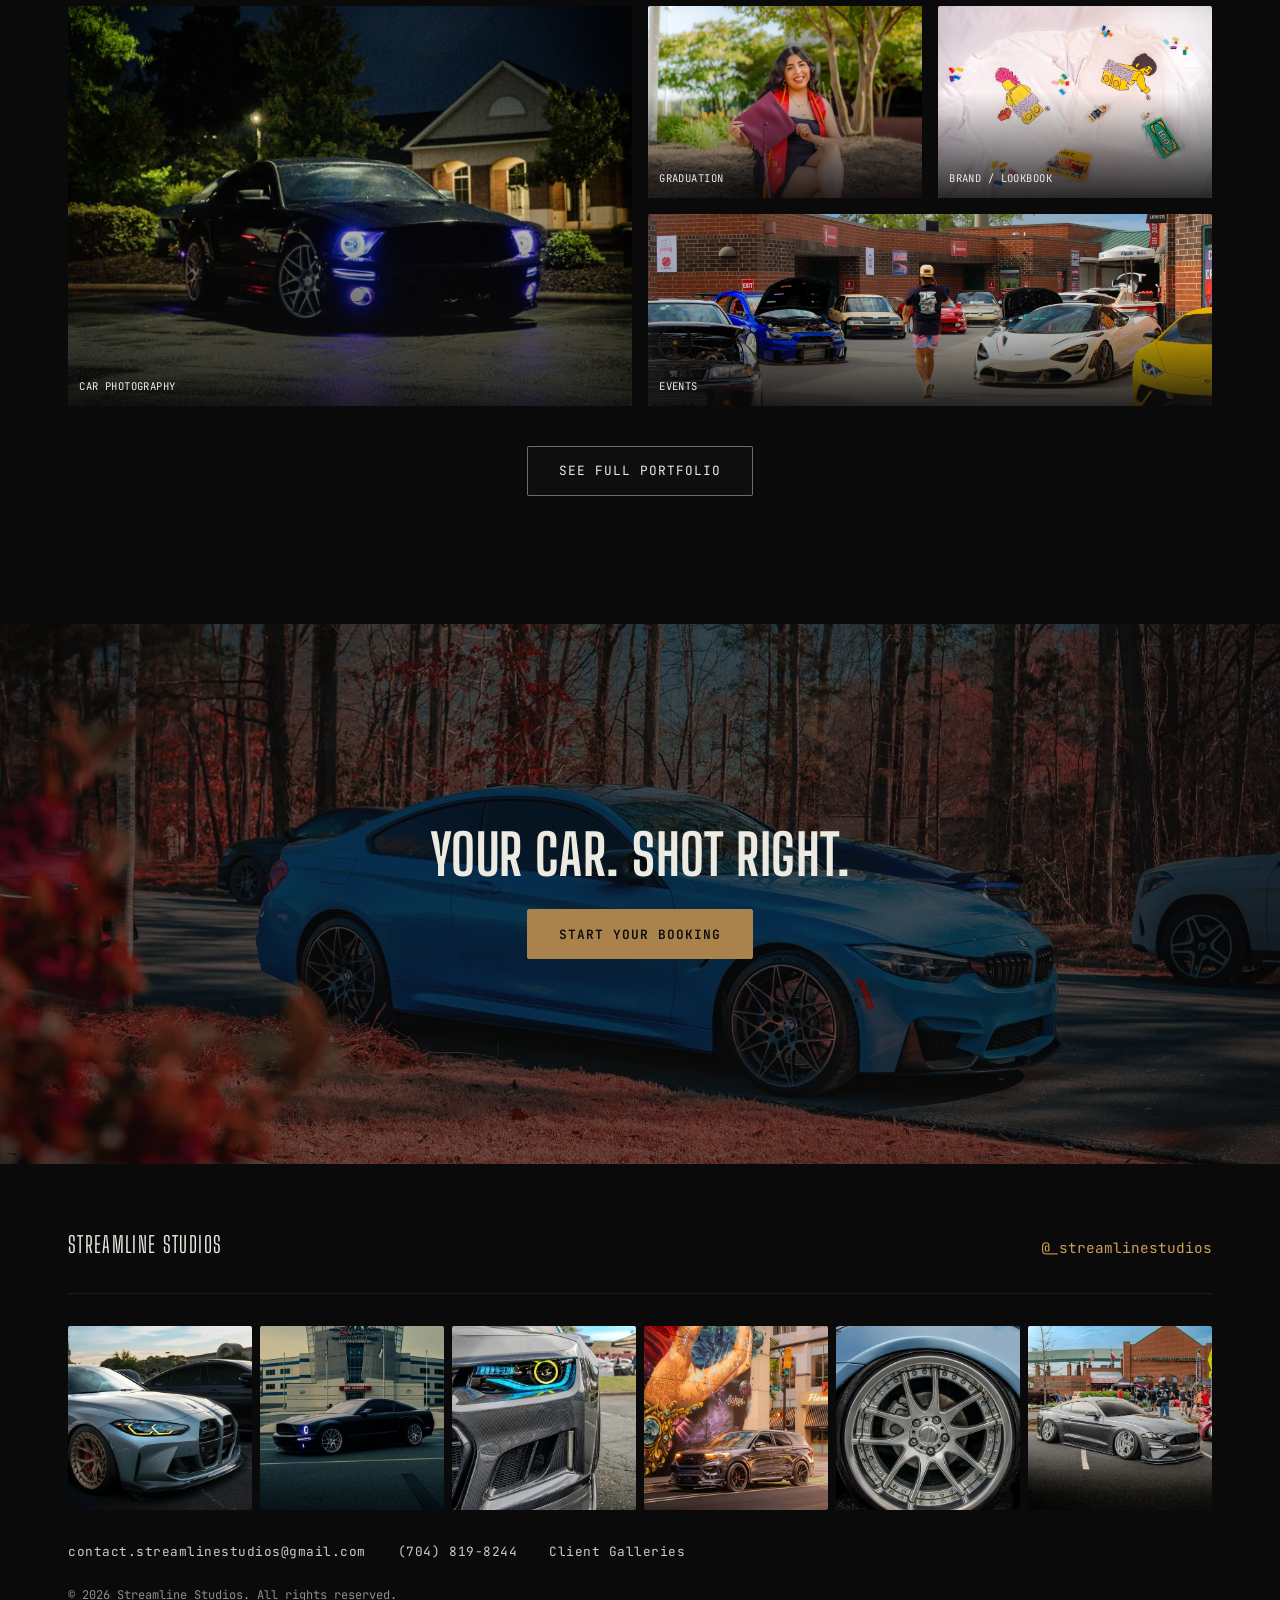
==== commit 63a4e1b6: "Site fixes: WebP images, category pages, form backend, contact info" ====
--- a/index.html
+++ b/index.html
@@ -32,7 +32,7 @@
 
   <!-- 1. HERO -->
   <section class="hero" id="hero">
-    <div class="hero-media" style="background-image:url('assets/img/hero-car.jpg');" role="img" aria-label="Blue Lotus Emira parked at a car meet"></div>
+    <div class="hero-media" style="background-image:url('assets/img/hero-car.webp');" role="img" aria-label="Blue Lotus Emira parked at a car meet"></div>
     <div class="hero-scrim"></div>
     <div class="hero-content">
       <p class="eyebrow">CHARLOTTE, NC — EST. 2024</p>
@@ -41,6 +41,7 @@
         <a href="portfolio.html" class="btn btn-ghost">View Portfolio</a>
         <a href="booking.html" class="btn btn-solid">Book a Shoot</a>
       </div>
+      <p class="hero-price"><a href="services.html">Car sessions from $120 <span aria-hidden="true">&rarr;</span></a></p>
     </div>
     <div class="scroll-cue" aria-hidden="true"><span></span></div>
   </section>
@@ -50,7 +51,7 @@
   <!-- 2. ABOUT TEASER -->
   <section class="about-teaser" id="about">
     <div class="about-media">
-      <img class="about-photo" src="assets/img/isaiah-portrait.jpg" alt="Isaiah, founder of Streamline Studios" loading="lazy">
+      <img class="about-photo" src="assets/img/isaiah-portrait.webp" alt="Isaiah, founder of Streamline Studios" loading="lazy">
       
     </div>
     <div class="about-copy">
@@ -67,7 +68,30 @@
 
   <div class="light-streak" aria-hidden="true"></div>
 
-  <!-- 3. TESTIMONIALS -->
+  <!-- 3. WHY PEOPLE BOOK -->
+  <section class="why-book" id="why">
+    <p class="eyebrow center">02 — WHAT YOU GET</p>
+    <h2 class="center">Why People Book</h2>
+    <div class="why-grid">
+      <div class="why-item">
+        <h3>Cinematic look</h3>
+        <p>Bold color and depth that still feels real.</p>
+      </div>
+      <div class="why-item">
+        <h3>Simple direction</h3>
+        <p>I guide poses and angles so you look natural.</p>
+      </div>
+      <div class="why-item">
+        <h3>Fast delivery</h3>
+        <p>Final gallery in 2–3 days (24-hr rush available).</p>
+      </div>
+    </div>
+    <a href="services.html" class="btn btn-ghost btn-center">See Packages</a>
+  </section>
+
+  <div class="light-streak" aria-hidden="true"></div>
+
+  <!-- 4. TESTIMONIALS -->
   <section class="testimonials" id="testimonials">
 
     <div class="testimonial-slider">
@@ -75,7 +99,7 @@
 
         <article class="testimonial-card is-active">
           <div class="testimonial-text">
-            <p class="eyebrow">02 — KIND WORDS</p>
+            <p class="eyebrow">03 — KIND WORDS</p>
             <h2>From past clients</h2>
             <blockquote>
               "Isaiah locked onto our brand vibe immediately. We got moody lifestyle images and a vertical reel
@@ -90,13 +114,13 @@
             </div>
           </div>
           <div class="testimonial-media">
-            <img class="testimonial-img" src="assets/img/testimonial-1.png" alt="Branding and lifestyle shoot for MACHONEFIVE" loading="lazy">
+            <img class="testimonial-img" src="assets/img/testimonial-1.webp" alt="Branding and lifestyle shoot for MACHONEFIVE" loading="lazy">
           </div>
         </article>
 
         <article class="testimonial-card">
           <div class="testimonial-text">
-            <p class="eyebrow">02 — KIND WORDS</p>
+            <p class="eyebrow">03 — KIND WORDS</p>
             <h2>From past clients</h2>
             <blockquote>
               "My birthday shoot felt easy from start to finish. Isaiah gave simple direction, kept the vibe
@@ -111,13 +135,13 @@
             </div>
           </div>
           <div class="testimonial-media">
-            <img class="testimonial-img" src="assets/img/testimonial-2.jpg" alt="Portrait shoot for Wendy S." loading="lazy">
+            <img class="testimonial-img" src="assets/img/testimonial-2.webp" alt="Portrait shoot for Wendy S." loading="lazy">
           </div>
         </article>
 
         <article class="testimonial-card">
           <div class="testimonial-text">
-            <p class="eyebrow">02 — KIND WORDS</p>
+            <p class="eyebrow">03 — KIND WORDS</p>
             <h2>From past clients</h2>
             <blockquote>
               "Dammnnn these came out good af!"
@@ -131,7 +155,7 @@
             </div>
           </div>
           <div class="testimonial-media">
-            <img class="testimonial-img" src="assets/img/testimonial-3.jpg" alt="Austin M.'s black BMW M2" loading="lazy">
+            <img class="testimonial-img" src="assets/img/testimonial-3.webp" alt="Austin M.'s black BMW M2" loading="lazy">
           </div>
         </article>
 
@@ -143,26 +167,26 @@
 
   <div class="light-streak" aria-hidden="true"></div>
 
-  <!-- 4. PORTFOLIO PREVIEW -->
+  <!-- 5. PORTFOLIO PREVIEW -->
   <section class="portfolio-preview" id="portfolio">
-    <p class="eyebrow center">03 — THE WORK</p>
+    <p class="eyebrow center">04 — THE WORK</p>
     <h2 class="center">Portfolio</h2>
 
     <div class="portfolio-grid">
-      <a href="portfolio.html?cat=cars" class="portfolio-tile">
-        <img class="tile-media" src="assets/img/portfolio-cars.jpg" alt="Black Mustang at night with glowing blue LED headlights" loading="lazy">
+      <a href="car-photography.html" class="portfolio-tile">
+        <img class="tile-media" src="assets/img/portfolio-cars.webp" alt="Black Mustang at night with glowing blue LED headlights" loading="lazy">
         <span class="tile-label">Car Photography</span>
       </a>
-      <a href="portfolio.html?cat=graduation" class="portfolio-tile">
-        <img class="tile-media" src="assets/img/portfolio-grad.jpg" alt="Graduate in cap and gown seated on a brick wall" loading="lazy">
+      <a href="graduation-photography.html" class="portfolio-tile">
+        <img class="tile-media" src="assets/img/portfolio-grad.webp" alt="Graduate in cap and gown seated on a brick wall" loading="lazy">
         <span class="tile-label">Graduation</span>
       </a>
-      <a href="portfolio.html?cat=lookbook" class="portfolio-tile">
-        <img class="tile-media" src="assets/img/portfolio-lookbook.jpg" alt="Flat-lay product shot for a streetwear brand lookbook" loading="lazy">
+      <a href="brand-lookbook-photography.html" class="portfolio-tile">
+        <img class="tile-media" src="assets/img/portfolio-lookbook.webp" alt="Flat-lay product shot for a streetwear brand lookbook" loading="lazy">
         <span class="tile-label">Brand / Lookbook</span>
       </a>
-      <a href="portfolio.html?cat=events" class="portfolio-tile">
-        <img class="tile-media" src="assets/img/portfolio-events.png" alt="Modified car parked at a car meet" loading="lazy">
+      <a href="event-photography.html" class="portfolio-tile">
+        <img class="tile-media" src="assets/img/portfolio-events.webp" alt="Attendee walking past a blue Subaru and a white McLaren at an outdoor car show" loading="lazy">
         <span class="tile-label">Events</span>
       </a>
     </div>
@@ -170,9 +194,9 @@
     <a href="portfolio.html" class="btn btn-ghost btn-center">See Full Portfolio</a>
   </section>
 
-  <!-- 5. BOOKING CTA -->
+  <!-- 6. BOOKING CTA -->
   <section class="cta-band" id="book">
-    <img class="cta-media" src="assets/img/cta-car.jpg" alt="BMW M4 parked along a tree-lined road at dusk" loading="lazy">
+    <img class="cta-media" src="assets/img/cta-car.webp" alt="BMW M4 parked along a tree-lined road at dusk" loading="lazy">
     <div class="cta-scrim"></div>
     <div class="cta-content">
       <h2>Your car. Shot right.</h2>
@@ -182,7 +206,7 @@
 
 </main>
 
-<!-- 6. FOOTER -->
+<!-- 7. FOOTER -->
 <div data-include="components/footer.html"></div>
 
 <script src="script.js"></script>
--- a/styles.css
+++ b/styles.css
@@ -129,6 +129,9 @@
 }
 .hero-mark span{ display:block; color:var(--brass-bright); font-size:0.5em; letter-spacing:0.15em; }
 .hero-actions{ display:flex; gap:1rem; justify-content:center; margin-top:2rem; flex-wrap:wrap; }
+.hero-price{ margin-top:1.25rem; font-family:var(--f-mono); font-size:0.8rem; letter-spacing:0.08em; text-transform:uppercase; }
+.hero-price a{ color:var(--brass-bright); border-bottom:1px solid transparent; transition:border-color 0.2s; }
+.hero-price a:hover{ border-color:var(--brass-bright); }
 .scroll-cue{
   position:absolute; bottom:1.5rem; left:50%; transform:translateX(-50%); z-index:2;
   width:1px; height:40px; background:rgba(237,234,226,0.35);
@@ -167,6 +170,20 @@
   border-bottom:1px solid transparent; transition:border-color 0.2s;
 }
 .link-arrow:hover{ border-color:var(--brass-bright); }
+
+/* ============================================
+   WHY PEOPLE BOOK (homepage, between about + testimonials)
+   ============================================ */
+.why-book{ max-width:var(--max); margin:0 auto; padding:6rem clamp(1.25rem, 4vw, 3rem); }
+.why-book h2{ font-size:clamp(2rem, 4vw, 3rem); margin-bottom:3rem; }
+.why-grid{ display:grid; grid-template-columns:repeat(3, 1fr); gap:1.5rem; }
+.why-item{
+  background:var(--panel); border:1px solid var(--panel-2); border-radius:var(--radius);
+  padding:2rem; transition:border-color 0.25s ease;
+}
+.why-item:hover{ border-color:var(--brass); }
+.why-item h3{ font-size:1.4rem; margin-bottom:0.75rem; }
+.why-item p{ color:var(--smoke); font-size:0.95rem; }
 
 /* ============================================
    3. TESTIMONIALS
@@ -340,6 +357,12 @@
   display:block; width:100%; height:100%; object-fit:cover; object-position:center;
   background-color:var(--img-placeholder);
 }
+.footer-contact{
+  display:flex; flex-wrap:wrap; gap:0.75rem 2rem;
+  font-family:var(--f-mono); font-size:0.8rem; letter-spacing:0.04em;
+}
+.footer-contact a{ color:var(--chrome); transition:color 0.2s; }
+.footer-contact a:hover{ color:var(--brass-bright); }
 .footer-copy{ font-family:var(--f-mono); font-size:0.75rem; color:var(--smoke); margin-top:1.5rem; }
 
 /* ============================================
@@ -452,14 +475,33 @@
 .events-form .btn-solid{ border:0; cursor:pointer; }
 .form-note{ font-family:var(--f-mono); font-size:0.72rem; color:var(--smoke); }
 .form-note.is-hidden{ display:none; }
+/* Honeypot field — moved off-screen instead of display:none so simple bots
+   still fill it in. Real visitors never see or tab into it. */
+.hp-field{ position:absolute; left:-9999px; width:1px; height:1px; overflow:hidden; }
+/* Result line shown under the submit button after sending */
+.form-status{ font-family:var(--f-mono); font-size:0.8rem; line-height:1.6; padding:0.8rem 1rem; border:1px solid var(--brass); border-radius:var(--radius); color:var(--brass-bright); background:rgba(169,131,75,0.08); }
+.form-status.is-error{ border-color:#b3564d; color:#e39a92; background:rgba(179,86,77,0.08); }
+.form-status.is-hidden{ display:none; }
+.booking-form .btn-solid{ cursor:pointer; }
+.booking-form button:disabled, .events-form button:disabled{ opacity:0.6; cursor:wait; }
+/* Direct contact line shown above the booking form */
+.contact-line{ color:var(--smoke); font-size:0.95rem; max-width:60ch; margin-bottom:2rem; }
+.contact-line a{ color:var(--brass-bright); border-bottom:1px solid transparent; transition:border-color 0.2s; }
+.contact-line a:hover{ border-color:var(--brass-bright); }
+
+/* Category landing pages (car-photography.html etc.) */
+.category-actions{ display:flex; align-items:center; flex-wrap:wrap; gap:1rem 1.75rem; margin-bottom:2.5rem; }
+.category-end{ display:flex; flex-direction:column; align-items:center; gap:1.25rem; margin-top:3rem; }
 
 /* Add-ons group on booking.html — shown/hidden per selected package family.
    .form-field sets display:flex, which would otherwise beat the bare [hidden]
    attribute's UA-stylesheet rule, so this follows the same .is-hidden{display:none}
    pattern already used for .portfolio-tile filtering. */
+.form-field.is-hidden,
 .addons-field.is-hidden,
 .addons-checks.is-hidden,
 .addons-note.is-hidden{ display:none; }
+.addon-check.is-hidden{ display:none; }
 .addons-note{ color:var(--smoke); font-size:0.88rem; }
 .addons-checks{ display:flex; flex-direction:column; gap:0.6rem; }
 .addon-check{
@@ -486,6 +528,8 @@
   .about-teaser{ grid-template-columns:1fr; }
   .portfolio-grid{ column-count:3; }
   .services-grid{ grid-template-columns:1fr; }
+  .why-grid{ grid-template-columns:1fr; }
+  .why-book{ padding-top:4rem; padding-bottom:4rem; }
   .footer-feed{ grid-template-columns:repeat(3, 1fr); }
   .events-grid{ grid-template-columns:1fr; }
   .testimonial-track{ height:auto; }
